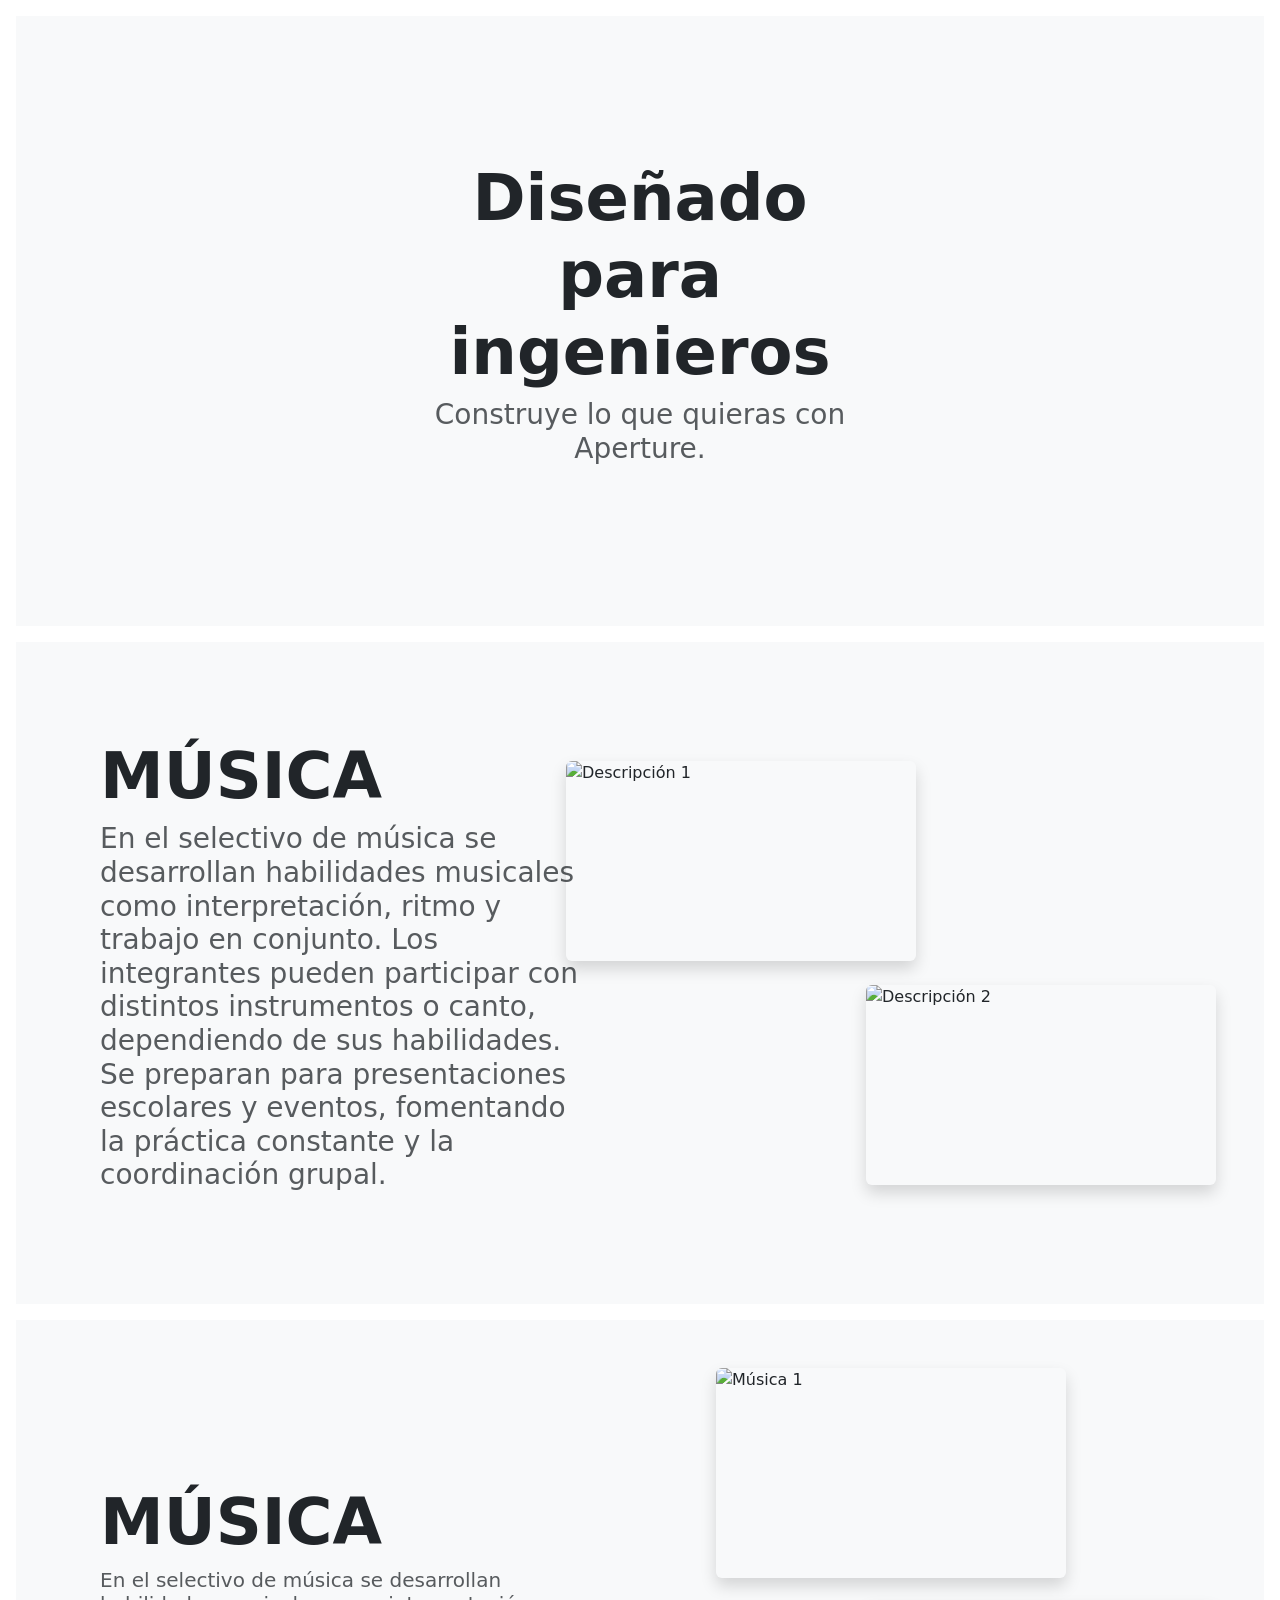
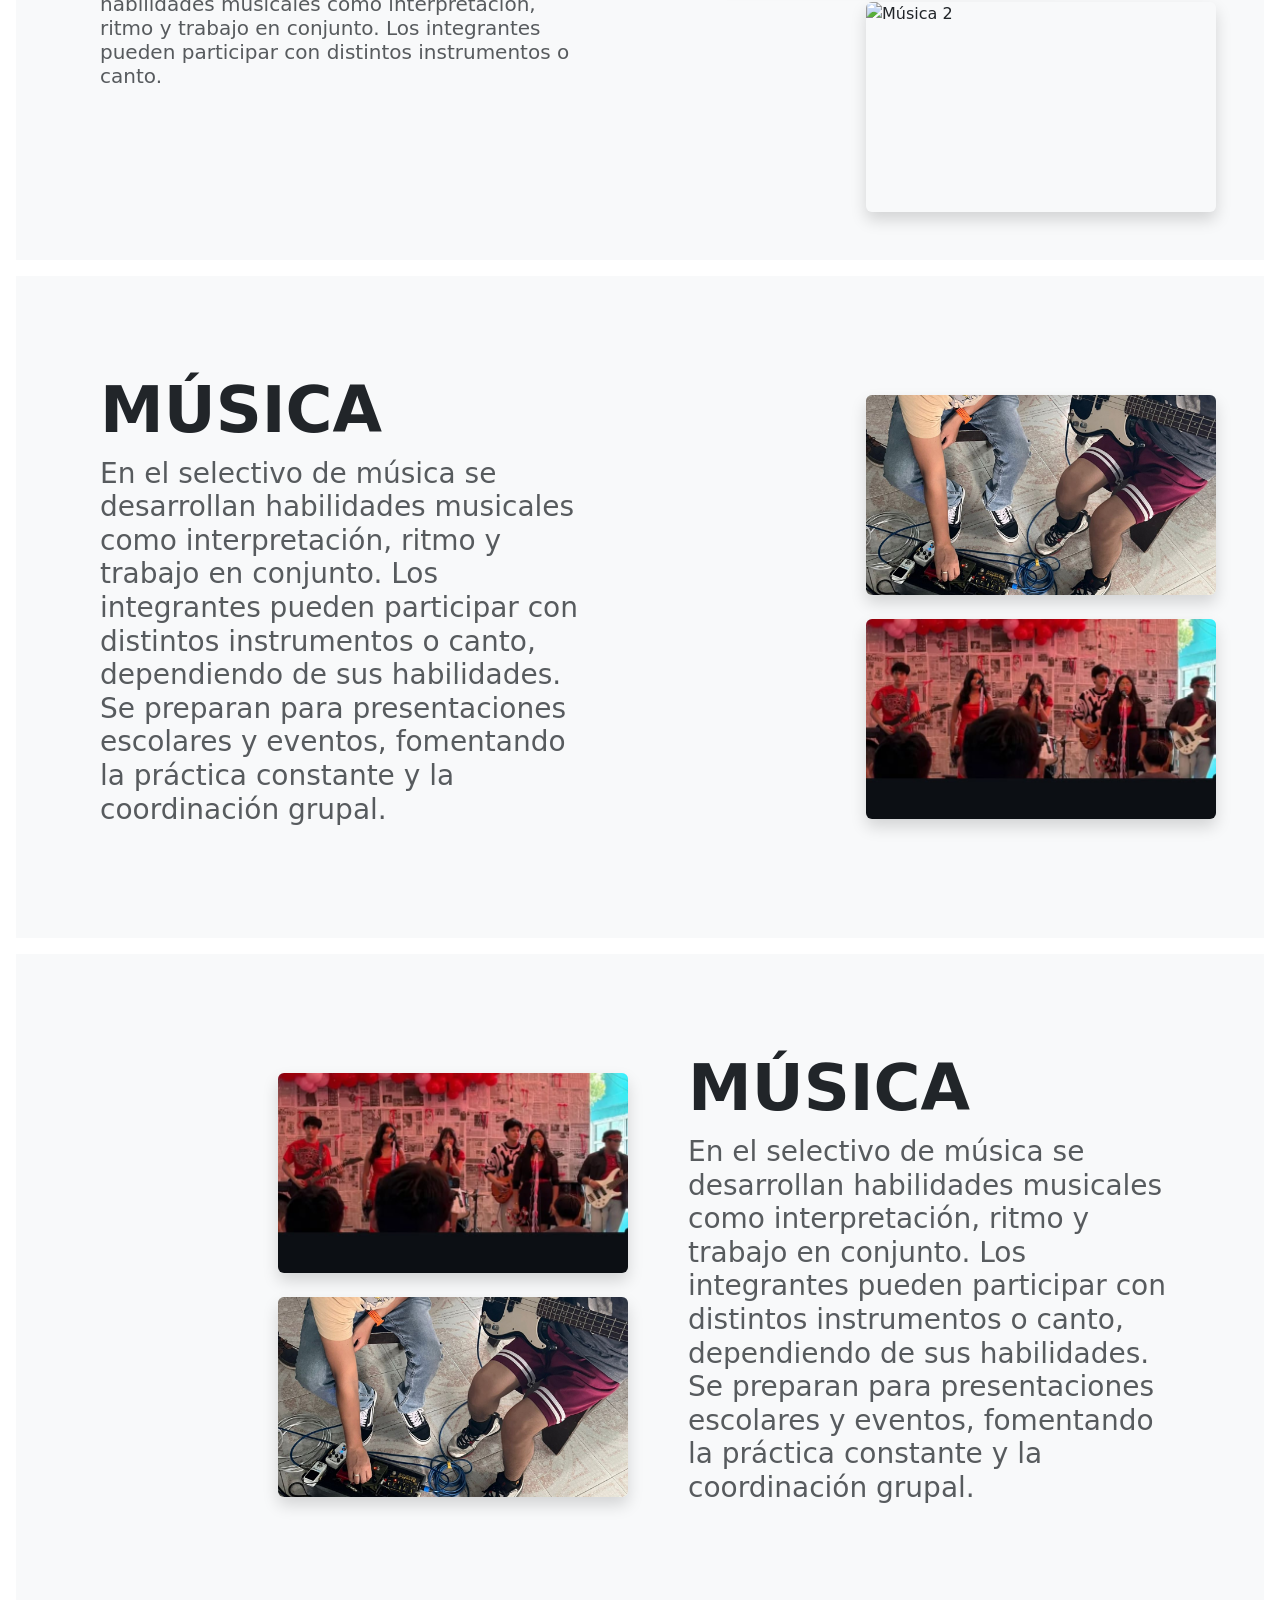
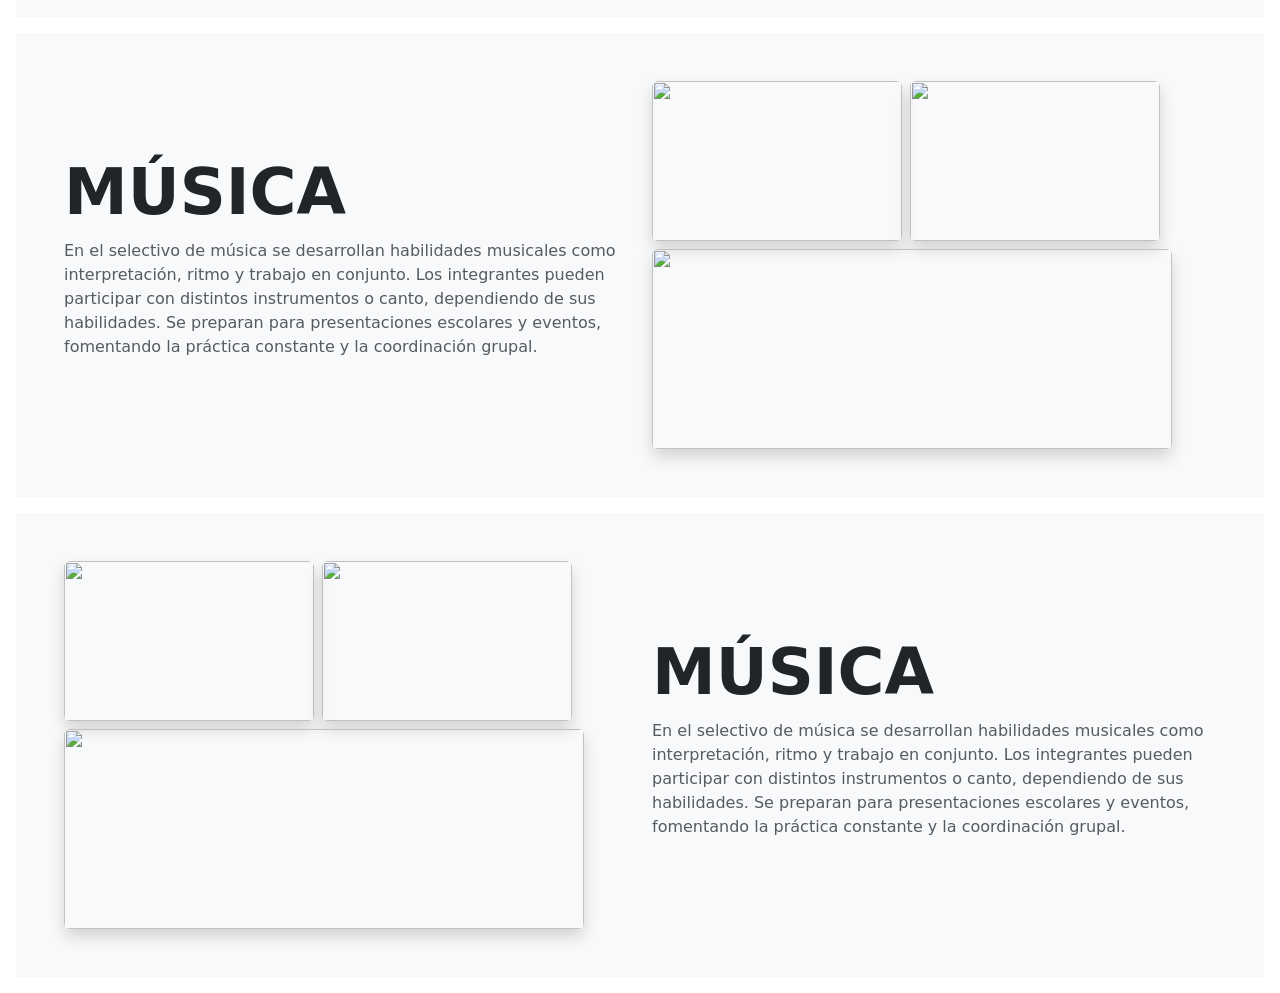
==== index.html @ 50c59e8d "Add files via upload" ====
<!Doctype html>
<html>
    <head>
        <meta charset="utf-8">
        <meta name="viewport" content="width=device-width, initial-scale=1">
        <title>Música.</title>
        
        <link rel="stylesheet" href="CSS/style.css">
        <link rel="stylesheet" href="CSS/bootstrap.css">
        <link rel="stylesheet" href="CSS/bootstrap.min.css">
        <script src="js/bootstrap.bundle.min.js"></script>
        <script src="js/popper.min.js"></script>
        <script src="js/bootstrap.min.js"></script>
    </head>
    <body>
        
        <div class="position-relative overflow-hidden p-3 p-md-5 m-md-3 text-center bg-body-tertiary"> <!--Bootstrap original--> 
            <div class="col-md-6 p-lg-5 mx-auto my-5"> 
                <h1 class="display-3 fw-bold">
                <font dir="auto" style="vertical-align: inherit;">
                    <font dir="auto" style="vertical-align: inherit;">Diseñado para ingenieros</font>
                </font>
                </h1> 
                <h3 class="fw-normal text-muted mb-3">
                    <font dir="auto" style="vertical-align: inherit;">
                        <font dir="auto" style="vertical-align: inherit;">Construye lo que quieras con Aperture.</font>
                    </font>
                </h3>  
            </div>
            <div class="product-device shadow-sm d-none d-md-block"></div> 
            <div class="product-device product-device-2 shadow-sm d-none d-md-block">
            </div> 
        </div>
		
		
        
        
        <div class="position-relative overflow-hidden p-3 p-md-5 m-md-3 text-start bg-body-tertiary">
			<div class="row align-items-center">
			<div class="col-md-6 p-lg-5">
            <h1 class="display-3 fw-bold">
                <div dir="auto" style="vertical-align: inherit;">MÚSICA</div>
            </h1>
            <h3 class="fw-normal text-muted mb-3">
                <div dir="auto" style="vertical-align: inherit;">En el selectivo de música se desarrollan habilidades musicales como interpretación, ritmo y trabajo en conjunto. Los integrantes pueden participar con distintos instrumentos o canto, dependiendo de sus habilidades. Se preparan para presentaciones escolares y eventos, fomentando la práctica constante y la coordinación grupal.</div>
            </h3>
        </div>
       <div class="col-md-6 d-flex flex-column align-items-end gap-4">
    
    <img src="imagenes/cloro.jfif" 
         alt="Descripción 1" 
         style="width: 350px; height: 200px; object-fit: cover; margin-right: 300px" 
         class="shadow rounded">

    <img src="imagenes/mito.jfif"
         alt="Descripción 2" 
         style="width: 350px; height: 200px; object-fit: cover; margin-right: 0px" 
         class="shadow rounded" >
</div>
    </div>
        </div>
       
        
		
		<div class="position-relative overflow-hidden p-3 p-md-5 m-md-3 text-start bg-body-tertiary">
    <div class="row align-items-center">
        
        <div class="col-12 col-md-6 p-lg-5 mb-4 mb-md-0">
            <h1 class="display-3 fw-bold">MÚSICA</h1>
            <h4 class="lead text-muted">
                En el selectivo de música se desarrollan habilidades musicales como interpretación, ritmo y trabajo en conjunto. Los integrantes pueden participar con distintos instrumentos o canto.
            </h4>
        </div>

        <div class="col-12 col-md-6 d-flex flex-column align-items-center align-items-md-end gap-4">
            
            <img src="imagenes/cloro.jfif" 
                 alt="Música 1" 
                 style="width: 100%; max-width: 350px; height: 210px; object-fit: cover; transform: translateX(-150px);" 
                 class="shadow rounded d-none d-md-block">
			<img src="imagenes/mito.jfif"
                 alt="Música 2" 
                 style="width: 100%; max-width: 350px; height: 210px; object-fit: cover;" 
                 class="shadow rounded">
        </div>

    </div>
</div>
		
        
        <div class="position-relative overflow-hidden p-3 p-md-5 m-md-3 text-start bg-body-tertiary">
			<div class="row align-items-center">
			<div class="col-md-6 p-lg-5">
            <h1 class="display-3 fw-bold">
                <div dir="auto" style="vertical-align: inherit;">MÚSICA</div>
            </h1>
            <h3 class="fw-normal text-muted mb-3">
                <div dir="auto" style="vertical-align: inherit;">En el selectivo de música se desarrollan habilidades musicales como interpretación, ritmo y trabajo en conjunto. Los integrantes pueden participar con distintos instrumentos o canto, dependiendo de sus habilidades. Se preparan para presentaciones escolares y eventos, fomentando la práctica constante y la coordinación grupal.</div>
            </h3>
        </div>
       <div class="col-md-6 d-flex flex-column align-items-end gap-4">
    
    <img src="imagenes/musi.jpg" 
         alt="Descripción 1" 
         style="width: 350px; height: 200px; object-fit: cover; margin-right: 0px" 
         class="shadow rounded">

    <img src="imagenes/mus.jpg"
         alt="Descripción 2" 
         style="width: 350px; height: 200px; object-fit: cover; margin-right: 0px" 
         class="shadow rounded" >
</div>
    </div>
        </div>
	
		
		 <div class="position-relative overflow-hidden p-3 p-md-5 m-md-3 text-start bg-body-tertiary">
			<div class="row align-items-center flex-row-reverse">
			<div class="col-md-6 p-lg-5">
            <h1 class="display-3 fw-bold">
                <div dir="auto" style="vertical-align: inherit;">MÚSICA</div>
            </h1>
            <h3 class="fw-normal text-muted mb-3">
                <div dir="auto" style="vertical-align: inherit;">En el selectivo de música se desarrollan habilidades musicales como interpretación, ritmo y trabajo en conjunto. Los integrantes pueden participar con distintos instrumentos o canto, dependiendo de sus habilidades. Se preparan para presentaciones escolares y eventos, fomentando la práctica constante y la coordinación grupal.</div>
            </h3>
        </div>
       <div class="col-md-6 d-flex flex-column align-items-end gap-4">
    
    <img src="imagenes/mus.jpg" 
         alt="Descripción 1" 
         style="width: 350px; height: 200px; object-fit: cover; margin-right: 0px" 
         class="shadow rounded">

    <img src="imagenes/musi.jpg"
         alt="Descripción 2" 
         style="width: 350px; height: 200px; object-fit: cover; margin-right: 0px" 
         class="shadow rounded" >
</div>
    </div>
        </div>
		
		
		
		
		
		<div class="position-relative overflow-hidden p-3 p-md-5 m-md-3 bg-body-tertiary">

     <div class="row align-items-center">

      
        <div class="col-md-6 text-start">
            <h1 class="display-3 fw-bold">MÚSICA</h1>
            <p class="fw-normal text-muted">
              En el selectivo de música se desarrollan habilidades musicales como interpretación, ritmo y trabajo en conjunto. Los integrantes pueden participar con distintos instrumentos o canto, dependiendo de sus habilidades. Se preparan para presentaciones escolares y eventos, fomentando la práctica constante y la coordinación grupal.
            </p>
        </div>
		 
		   <div class="col-md-6 d-flex flex-wrap gap-2">
            <img src="img/danza 1.jpg" class="shadow rounded" style="width: 250px; height: 160px; object-fit: cover;">
            <img src="img/danza 2.jpg" class="shadow rounded" style="width: 250px; height: 160px; object-fit: cover;">
            <img src="img/danza 3.jpg" class="shadow rounded" style="width: 520px; height: 200px; object-fit: cover;">
        </div>


			</div>
		</div>
		
		
		
		
		<div class="position-relative overflow-hidden p-3 p-md-5 m-md-3 bg-body-tertiary">

     <div class="row align-items-center">

        <div class="col-md-6 d-flex flex-wrap gap-2">
            <img src="img/danza 1.jpg" class="shadow rounded" style="width: 250px; height: 160px; object-fit: cover;">
            <img src="img/danza 2.jpg" class="shadow rounded" style="width: 250px; height: 160px; object-fit: cover;">
            <img src="img/danza 3.jpg" class="shadow rounded" style="width: 520px; height: 200px; object-fit: cover;">
        </div>

        <div class="col-md-6 text-start">
            <h1 class="display-3 fw-bold">MÚSICA</h1>
            <p class="fw-normal text-muted">
              En el selectivo de música se desarrollan habilidades musicales como interpretación, ritmo y trabajo en conjunto. Los integrantes pueden participar con distintos instrumentos o canto, dependiendo de sus habilidades. Se preparan para presentaciones escolares y eventos, fomentando la práctica constante y la coordinación grupal.
            </p>
        </div>

			</div>
		</div>
		
		
		
    </body>
</html>
---- CSS/style.css ----
.hola{
	text-align: right;
}
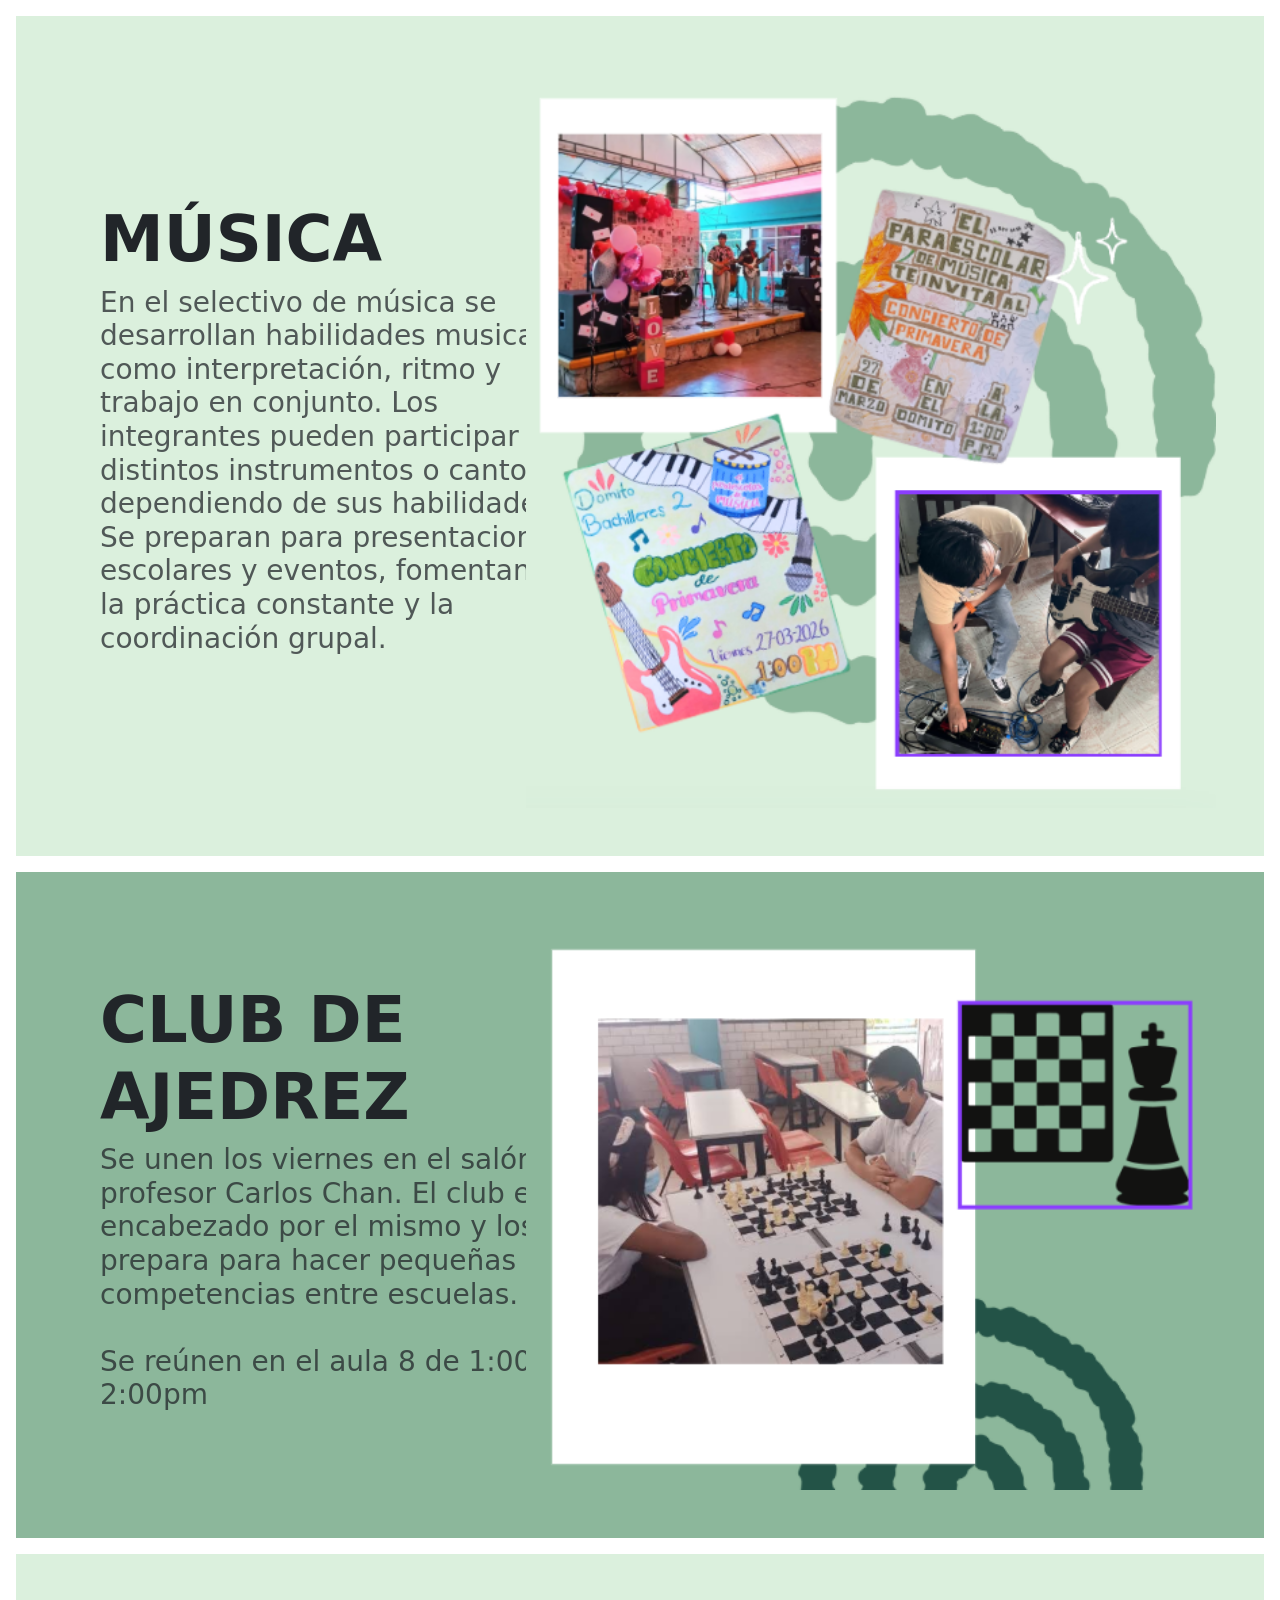
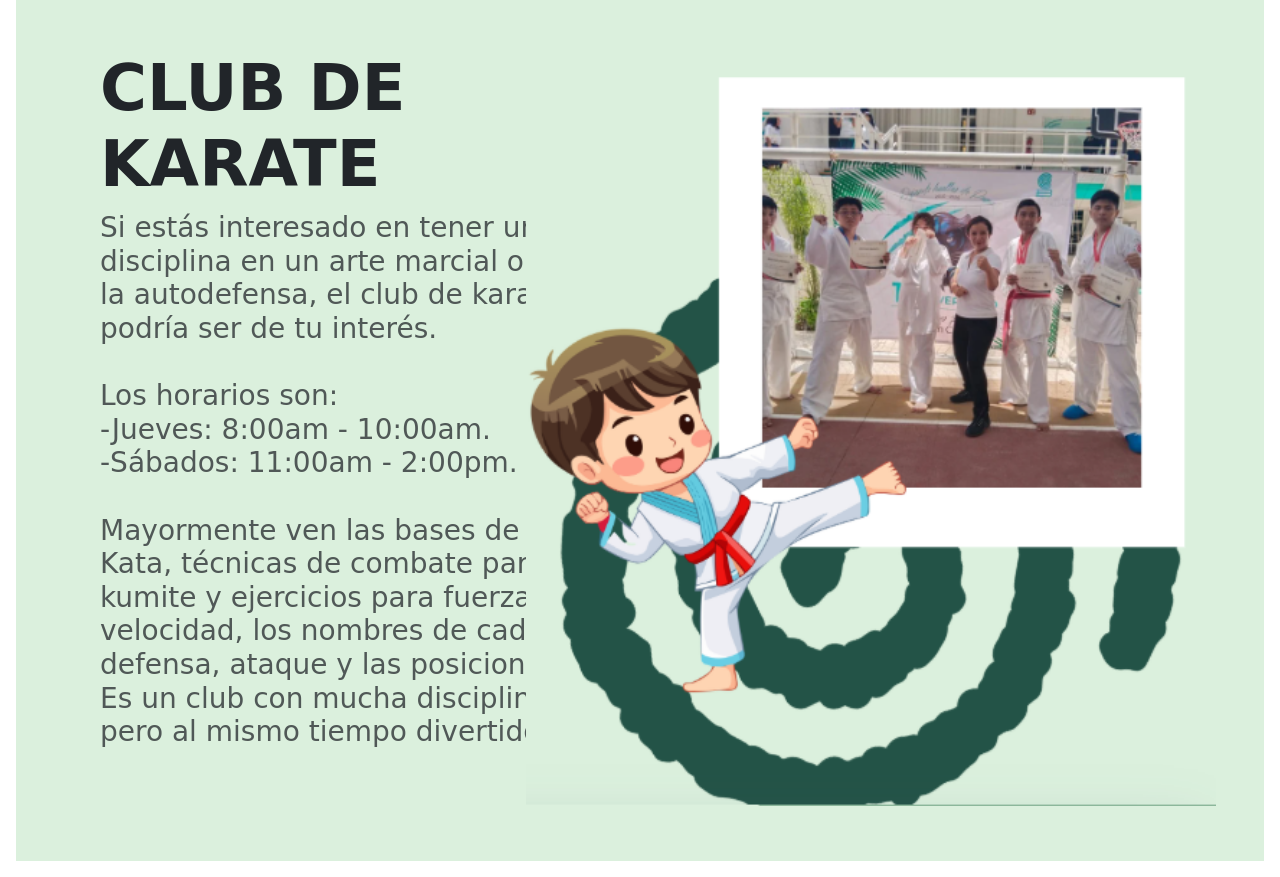
==== commit 4fbaed65: "Add files via upload" ====
--- a/index.html
+++ b/index.html
@@ -13,29 +13,8 @@
         <script src="js/bootstrap.min.js"></script>
     </head>
     <body>
-        
-        <div class="position-relative overflow-hidden p-3 p-md-5 m-md-3 text-center bg-body-tertiary"> <!--Bootstrap original--> 
-            <div class="col-md-6 p-lg-5 mx-auto my-5"> 
-                <h1 class="display-3 fw-bold">
-                <font dir="auto" style="vertical-align: inherit;">
-                    <font dir="auto" style="vertical-align: inherit;">Diseñado para ingenieros</font>
-                </font>
-                </h1> 
-                <h3 class="fw-normal text-muted mb-3">
-                    <font dir="auto" style="vertical-align: inherit;">
-                        <font dir="auto" style="vertical-align: inherit;">Construye lo que quieras con Aperture.</font>
-                    </font>
-                </h3>  
-            </div>
-            <div class="product-device shadow-sm d-none d-md-block"></div> 
-            <div class="product-device product-device-2 shadow-sm d-none d-md-block">
-            </div> 
-        </div>
-		
-		
-        
-        
-        <div class="position-relative overflow-hidden p-3 p-md-5 m-md-3 text-start bg-body-tertiary">
+       
+			<div class="position-relative overflow-hidden p-3 p-md-5 m-md-3 text-start" style="background-color: #dbf0dd">
 			<div class="row align-items-center">
 			<div class="col-md-6 p-lg-5">
             <h1 class="display-3 fw-bold">
@@ -46,149 +25,58 @@
             </h3>
         </div>
        <div class="col-md-6 d-flex flex-column align-items-end gap-4">
-    
-    <img src="imagenes/cloro.jfif" 
-         alt="Descripción 1" 
-         style="width: 350px; height: 200px; object-fit: cover; margin-right: 300px" 
-         class="shadow rounded">
+		   <img src="imagenes/musica.png"
+				alt="Musica1"
+				style="width: 690px; height= 600px; text-align: right";>
+				</div></div></div>
 
-    <img src="imagenes/mito.jfif"
-         alt="Descripción 2" 
-         style="width: 350px; height: 200px; object-fit: cover; margin-right: 0px" 
-         class="shadow rounded" >
-</div>
-    </div>
-        </div>
-       
-        
 		
-		<div class="position-relative overflow-hidden p-3 p-md-5 m-md-3 text-start bg-body-tertiary">
-    <div class="row align-items-center">
-        
-        <div class="col-12 col-md-6 p-lg-5 mb-4 mb-md-0">
-            <h1 class="display-3 fw-bold">MÚSICA</h1>
-            <h4 class="lead text-muted">
-                En el selectivo de música se desarrollan habilidades musicales como interpretación, ritmo y trabajo en conjunto. Los integrantes pueden participar con distintos instrumentos o canto.
-            </h4>
-        </div>
-
-        <div class="col-12 col-md-6 d-flex flex-column align-items-center align-items-md-end gap-4">
-            
-            <img src="imagenes/cloro.jfif" 
-                 alt="Música 1" 
-                 style="width: 100%; max-width: 350px; height: 210px; object-fit: cover; transform: translateX(-150px);" 
-                 class="shadow rounded d-none d-md-block">
-			<img src="imagenes/mito.jfif"
-                 alt="Música 2" 
-                 style="width: 100%; max-width: 350px; height: 210px; object-fit: cover;" 
-                 class="shadow rounded">
-        </div>
-
-    </div>
-</div>
-		
-        
-        <div class="position-relative overflow-hidden p-3 p-md-5 m-md-3 text-start bg-body-tertiary">
+		<div class="position-relative overflow-hidden p-3 p-md-5 m-md-3 text-top" style="background-color: #8CB79B">
 			<div class="row align-items-center">
 			<div class="col-md-6 p-lg-5">
             <h1 class="display-3 fw-bold">
-                <div dir="auto" style="vertical-align: inherit;">MÚSICA</div>
+                <div dir="auto" style="vertical-align: inherit;">CLUB DE AJEDREZ</div>
             </h1>
             <h3 class="fw-normal text-muted mb-3">
-                <div dir="auto" style="vertical-align: inherit;">En el selectivo de música se desarrollan habilidades musicales como interpretación, ritmo y trabajo en conjunto. Los integrantes pueden participar con distintos instrumentos o canto, dependiendo de sus habilidades. Se preparan para presentaciones escolares y eventos, fomentando la práctica constante y la coordinación grupal.</div>
+                <div dir="auto" style="vertical-align: inherit;">Se unen los viernes en el salón del profesor Carlos Chan. El club está encabezado por el mismo y los prepara para hacer pequeñas competencias entre escuelas.<br><br>
+
+Se reúnen en el aula 8 de 1:00pm-2:00pm</div>
             </h3>
         </div>
        <div class="col-md-6 d-flex flex-column align-items-end gap-4">
-    
-    <img src="imagenes/musi.jpg" 
-         alt="Descripción 1" 
-         style="width: 350px; height: 200px; object-fit: cover; margin-right: 0px" 
-         class="shadow rounded">
-
-    <img src="imagenes/mus.jpg"
-         alt="Descripción 2" 
-         style="width: 350px; height: 200px; object-fit: cover; margin-right: 0px" 
-         class="shadow rounded" >
-</div>
-    </div>
-        </div>
-	
-		
-		 <div class="position-relative overflow-hidden p-3 p-md-5 m-md-3 text-start bg-body-tertiary">
-			<div class="row align-items-center flex-row-reverse">
-			<div class="col-md-6 p-lg-5">
-            <h1 class="display-3 fw-bold">
-                <div dir="auto" style="vertical-align: inherit;">MÚSICA</div>
-            </h1>
-            <h3 class="fw-normal text-muted mb-3">
-                <div dir="auto" style="vertical-align: inherit;">En el selectivo de música se desarrollan habilidades musicales como interpretación, ritmo y trabajo en conjunto. Los integrantes pueden participar con distintos instrumentos o canto, dependiendo de sus habilidades. Se preparan para presentaciones escolares y eventos, fomentando la práctica constante y la coordinación grupal.</div>
-            </h3>
-        </div>
-       <div class="col-md-6 d-flex flex-column align-items-end gap-4">
-    
-    <img src="imagenes/mus.jpg" 
-         alt="Descripción 1" 
-         style="width: 350px; height: 200px; object-fit: cover; margin-right: 0px" 
-         class="shadow rounded">
-
-    <img src="imagenes/musi.jpg"
-         alt="Descripción 2" 
-         style="width: 350px; height: 200px; object-fit: cover; margin-right: 0px" 
-         class="shadow rounded" >
-</div>
-    </div>
-        </div>
+		   <img src="imagenes/ajedrez.png"
+				alt="Musica1"
+				style="width: 690px; height= 600px; text-align: right";>
+				</div></div></div>
 		
 		
 		
 		
 		
-		<div class="position-relative overflow-hidden p-3 p-md-5 m-md-3 bg-body-tertiary">
-
-     <div class="row align-items-center">
-
-      
-        <div class="col-md-6 text-start">
-            <h1 class="display-3 fw-bold">MÚSICA</h1>
-            <p class="fw-normal text-muted">
-              En el selectivo de música se desarrollan habilidades musicales como interpretación, ritmo y trabajo en conjunto. Los integrantes pueden participar con distintos instrumentos o canto, dependiendo de sus habilidades. Se preparan para presentaciones escolares y eventos, fomentando la práctica constante y la coordinación grupal.
-            </p>
-        </div>
-		 
-		   <div class="col-md-6 d-flex flex-wrap gap-2">
-            <img src="img/danza 1.jpg" class="shadow rounded" style="width: 250px; height: 160px; object-fit: cover;">
-            <img src="img/danza 2.jpg" class="shadow rounded" style="width: 250px; height: 160px; object-fit: cover;">
-            <img src="img/danza 3.jpg" class="shadow rounded" style="width: 520px; height: 200px; object-fit: cover;">
-        </div>
-
-
-			</div>
-		</div>
+	
 		
 		
-		
-		
-		<div class="position-relative overflow-hidden p-3 p-md-5 m-md-3 bg-body-tertiary">
+		<div class="position-relative overflow-hidden p-3 p-md-5 m-md-3 text-start" style="background-color: #dbf0dd">
+			<div class="row align-items-center">
+			<div class="col-md-6 p-lg-5">
+            <h1 class="display-3 fw-bold">
+                <div dir="auto" style="vertical-align: inherit;">CLUB DE KARATE</div>
+            </h1>
+            <h3 class="fw-normal text-muted mb-3">
+                <div dir="auto" style="vertical-align: inherit;">Si estás interesado en tener una disciplina en un arte marcial o en la autodefensa, el club de karate podría ser de tu interés.<br><br>
 
-     <div class="row align-items-center">
+Los horarios son:<br>
+-Jueves: 8:00am - 10:00am.<br>
+-Sábados: 11:00am - 2:00pm.<br><br>
 
-        <div class="col-md-6 d-flex flex-wrap gap-2">
-            <img src="img/danza 1.jpg" class="shadow rounded" style="width: 250px; height: 160px; object-fit: cover;">
-            <img src="img/danza 2.jpg" class="shadow rounded" style="width: 250px; height: 160px; object-fit: cover;">
-            <img src="img/danza 3.jpg" class="shadow rounded" style="width: 520px; height: 200px; object-fit: cover;">
+Mayormente ven las bases de la Kata, técnicas de combate para kumite y ejercicios para fuerza y velocidad, los nombres de cada defensa, ataque y las posiciones.
+Es un club con mucha disciplina pero al mismo tiempo divertido.</div>
+            </h3>
         </div>
-
-        <div class="col-md-6 text-start">
-            <h1 class="display-3 fw-bold">MÚSICA</h1>
-            <p class="fw-normal text-muted">
-              En el selectivo de música se desarrollan habilidades musicales como interpretación, ritmo y trabajo en conjunto. Los integrantes pueden participar con distintos instrumentos o canto, dependiendo de sus habilidades. Se preparan para presentaciones escolares y eventos, fomentando la práctica constante y la coordinación grupal.
-            </p>
-        </div>
-
-			</div>
-		</div>
-		
-		
-		
+       <div class="col-md-6 d-flex flex-column align-items-end gap-4">
+		   <img src="imagenes/karate.png"
+				alt="Karate1"
+				style="width: 690px; height= 600px; text-align: right";>
+				</div></div></div>
     </body>
 </html>
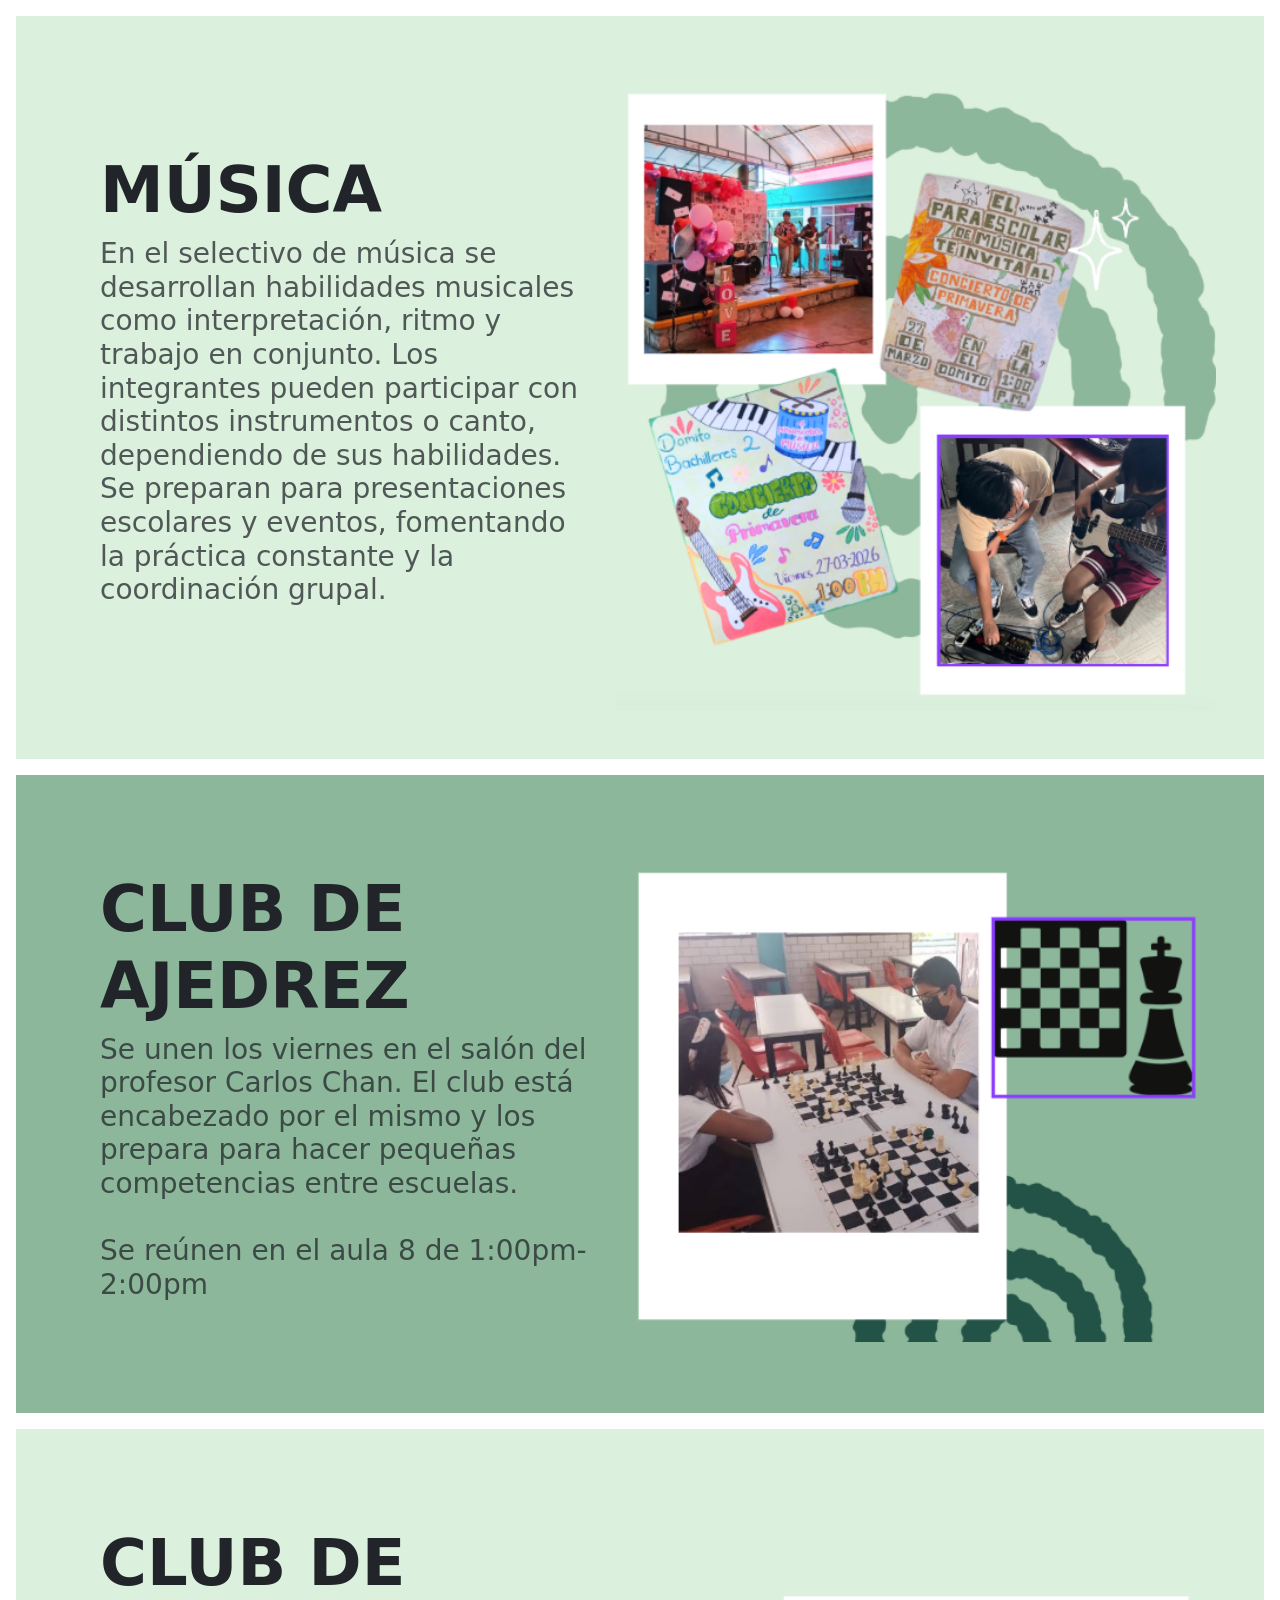
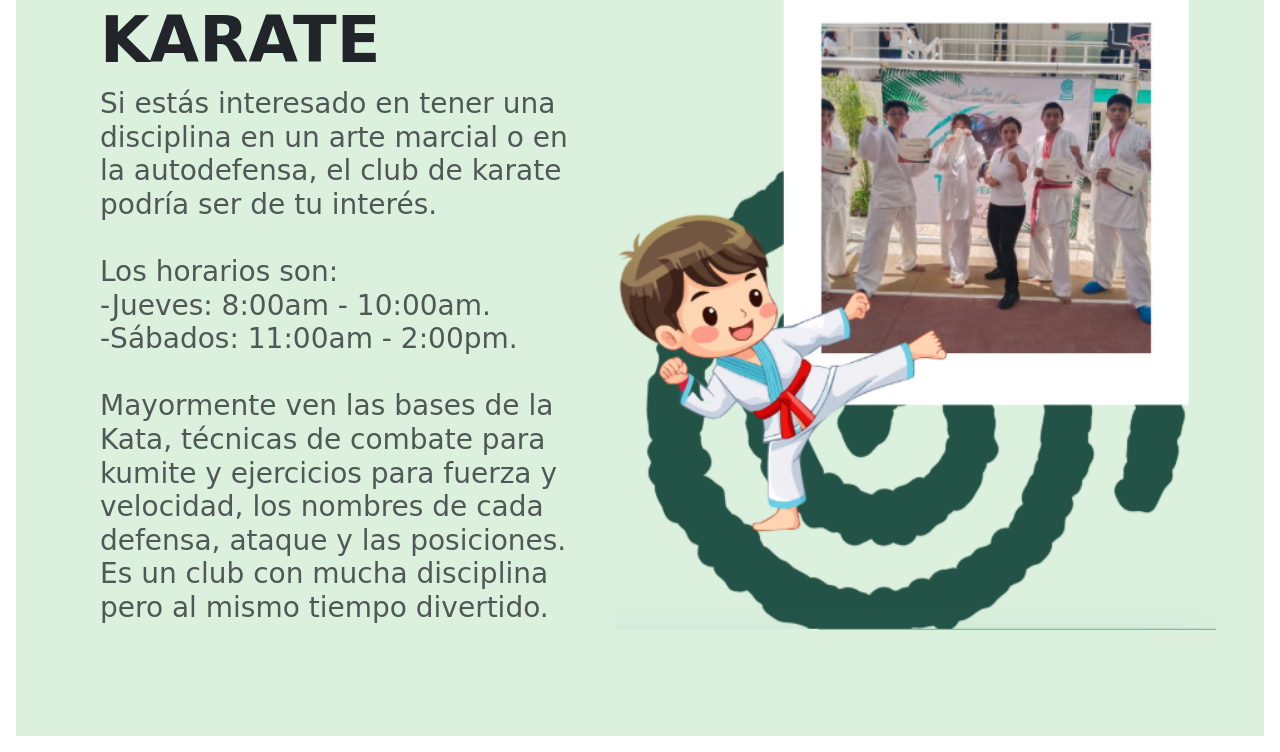
==== commit 2a3288ce: "Add files via upload" ====
--- a/index.html
+++ b/index.html
@@ -13,7 +13,7 @@
         <script src="js/bootstrap.min.js"></script>
     </head>
     <body>
-       
+       <div clas="container">
 			<div class="position-relative overflow-hidden p-3 p-md-5 m-md-3 text-start" style="background-color: #dbf0dd">
 			<div class="row align-items-center">
 			<div class="col-md-6 p-lg-5">
@@ -27,9 +27,10 @@
        <div class="col-md-6 d-flex flex-column align-items-end gap-4">
 		   <img src="imagenes/musica.png"
 				alt="Musica1"
-				style="width: 690px; height= 600px; text-align: right";>
-				</div></div></div>
+				style="width: 600px; height= 600px; text-align: right";>
+				</div></div></div></div>
 
+		
 		
 		<div class="position-relative overflow-hidden p-3 p-md-5 m-md-3 text-top" style="background-color: #8CB79B">
 			<div class="row align-items-center">
@@ -40,13 +41,13 @@
             <h3 class="fw-normal text-muted mb-3">
                 <div dir="auto" style="vertical-align: inherit;">Se unen los viernes en el salón del profesor Carlos Chan. El club está encabezado por el mismo y los prepara para hacer pequeñas competencias entre escuelas.<br><br>
 
-Se reúnen en el aula 8 de 1:00pm-2:00pm</div>
+					Se reúnen en el aula 8 de 1:00pm-2:00pm</div>
             </h3>
         </div>
        <div class="col-md-6 d-flex flex-column align-items-end gap-4">
 		   <img src="imagenes/ajedrez.png"
 				alt="Musica1"
-				style="width: 690px; height= 600px; text-align: right";>
+				style="width: 600px; height= 600px; text-align: right";>
 				</div></div></div>
 		
 		
@@ -65,18 +66,18 @@
             <h3 class="fw-normal text-muted mb-3">
                 <div dir="auto" style="vertical-align: inherit;">Si estás interesado en tener una disciplina en un arte marcial o en la autodefensa, el club de karate podría ser de tu interés.<br><br>
 
-Los horarios son:<br>
--Jueves: 8:00am - 10:00am.<br>
--Sábados: 11:00am - 2:00pm.<br><br>
+					Los horarios son:<br>
+					-Jueves: 8:00am - 10:00am.<br>
+					-Sábados: 11:00am - 2:00pm.<br><br>
 
-Mayormente ven las bases de la Kata, técnicas de combate para kumite y ejercicios para fuerza y velocidad, los nombres de cada defensa, ataque y las posiciones.
-Es un club con mucha disciplina pero al mismo tiempo divertido.</div>
+					Mayormente ven las bases de la Kata, técnicas de combate para kumite y ejercicios para fuerza y velocidad, los nombres de cada defensa, ataque y las posiciones.
+					Es un club con mucha disciplina pero al mismo tiempo divertido.</div>
             </h3>
         </div>
        <div class="col-md-6 d-flex flex-column align-items-end gap-4">
 		   <img src="imagenes/karate.png"
 				alt="Karate1"
-				style="width: 690px; height= 600px; text-align: right";>
+				style="width: 600px; height= 600px; text-align: right";>
 				</div></div></div>
     </body>
 </html>
